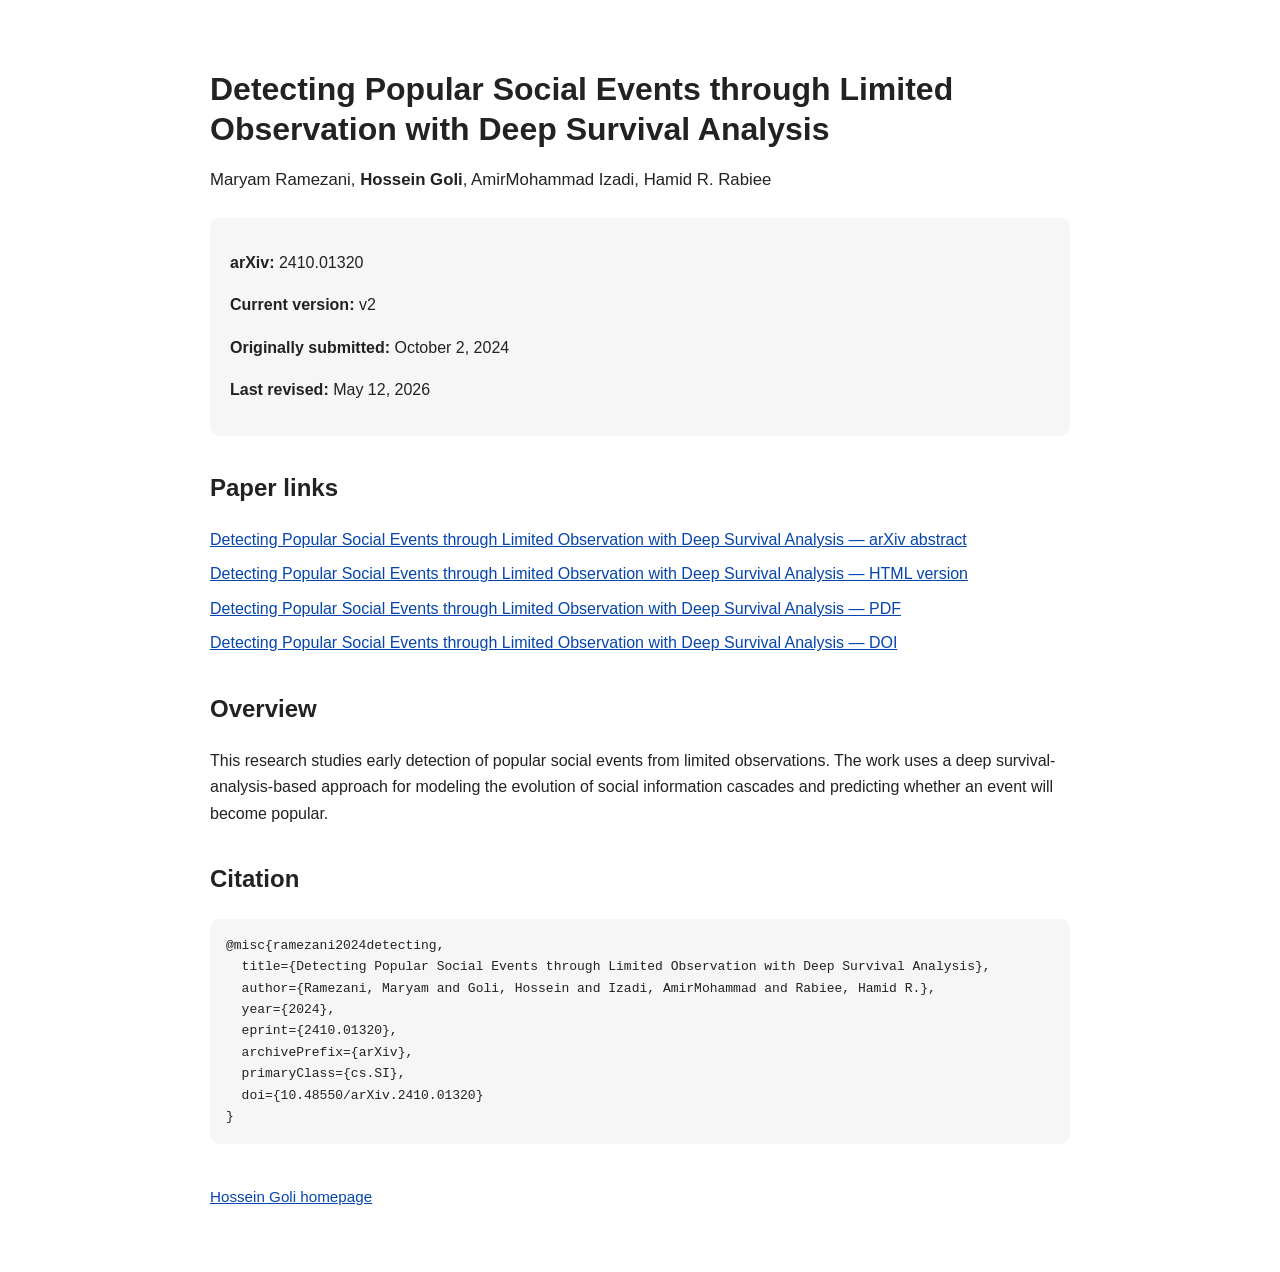
==== social-event-detection/index.html @ 39c12c67 "Add social event detection research page" ====
<!DOCTYPE html>
<html lang="en">
<head>
  <meta charset="utf-8">
  <meta name="viewport" content="width=device-width, initial-scale=1">

  <title>Detecting Popular Social Events through Limited Observation with Deep Survival Analysis</title>

  <meta name="description" content="Official research page for Detecting Popular Social Events through Limited Observation with Deep Survival Analysis by Maryam Ramezani, Hossein Goli, AmirMohammad Izadi, and Hamid R. Rabiee. arXiv:2410.01320.">

  <link rel="canonical" href="https://hgoli02.github.io/social-event-detection/">

  <meta property="og:title" content="Detecting Popular Social Events through Limited Observation with Deep Survival Analysis">
  <meta property="og:description" content="Official research page for the arXiv paper by Maryam Ramezani, Hossein Goli, AmirMohammad Izadi, and Hamid R. Rabiee.">
  <meta property="og:url" content="https://hgoli02.github.io/social-event-detection/">
  <meta property="og:type" content="article">

  <script type="application/ld+json">
  {
    "@context": "https://schema.org",
    "@type": "ScholarlyArticle",
    "headline": "Detecting Popular Social Events through Limited Observation with Deep Survival Analysis",
    "name": "Detecting Popular Social Events through Limited Observation with Deep Survival Analysis",
    "author": [
      {
        "@type": "Person",
        "name": "Maryam Ramezani"
      },
      {
        "@type": "Person",
        "name": "Hossein Goli",
        "url": "https://hgoli02.github.io/"
      },
      {
        "@type": "Person",
        "name": "AmirMohammad Izadi"
      },
      {
        "@type": "Person",
        "name": "Hamid R. Rabiee"
      }
    ],
    "identifier": "arXiv:2410.01320",
    "sameAs": [
      "https://arxiv.org/abs/2410.01320",
      "https://arxiv.org/html/2410.01320v2",
      "https://arxiv.org/pdf/2410.01320",
      "https://doi.org/10.48550/arXiv.2410.01320"
    ],
    "datePublished": "2024-10-02",
    "dateModified": "2026-05-12"
  }
  </script>

  <style>
    body {
      font-family: -apple-system, BlinkMacSystemFont, "Segoe UI", Roboto, Arial, sans-serif;
      line-height: 1.65;
      max-width: 860px;
      margin: 0 auto;
      padding: 48px 24px;
      color: #222;
      background: #fff;
    }

    h1 {
      font-size: 2rem;
      line-height: 1.25;
      margin-bottom: 0.75rem;
    }

    h2 {
      margin-top: 2rem;
    }

    .authors {
      font-size: 1.05rem;
      margin-bottom: 1.5rem;
    }

    .meta {
      background: #f6f6f6;
      padding: 16px 20px;
      border-radius: 10px;
      margin: 24px 0;
    }

    .links a {
      display: block;
      margin: 8px 0;
    }

    a {
      color: #0645ad;
    }

    pre {
      background: #f6f6f6;
      padding: 16px;
      overflow-x: auto;
      border-radius: 10px;
      white-space: pre-wrap;
    }

    .back {
      margin-top: 2.5rem;
      font-size: 0.95rem;
    }
  </style>
</head>

<body>
  <main>
    <h1>Detecting Popular Social Events through Limited Observation with Deep Survival Analysis</h1>

    <p class="authors">
      Maryam Ramezani,
      <strong>Hossein Goli</strong>,
      AmirMohammad Izadi,
      Hamid R. Rabiee
    </p>

    <div class="meta">
      <p><strong>arXiv:</strong> 2410.01320</p>
      <p><strong>Current version:</strong> v2</p>
      <p><strong>Originally submitted:</strong> October 2, 2024</p>
      <p><strong>Last revised:</strong> May 12, 2026</p>
    </div>

    <h2>Paper links</h2>

    <p class="links">
      <a href="https://arxiv.org/abs/2410.01320">
        Detecting Popular Social Events through Limited Observation with Deep Survival Analysis — arXiv abstract
      </a>

      <a href="https://arxiv.org/html/2410.01320v2">
        Detecting Popular Social Events through Limited Observation with Deep Survival Analysis — HTML version
      </a>

      <a href="https://arxiv.org/pdf/2410.01320">
        Detecting Popular Social Events through Limited Observation with Deep Survival Analysis — PDF
      </a>

      <a href="https://doi.org/10.48550/arXiv.2410.01320">
        Detecting Popular Social Events through Limited Observation with Deep Survival Analysis — DOI
      </a>
    </p>

    <h2>Overview</h2>

    <p>
      This research studies early detection of popular social events from limited observations.
      The work uses a deep survival-analysis-based approach for modeling the evolution of
      social information cascades and predicting whether an event will become popular.
    </p>

    <h2>Citation</h2>

    <pre>@misc{ramezani2024detecting,
  title={Detecting Popular Social Events through Limited Observation with Deep Survival Analysis},
  author={Ramezani, Maryam and Goli, Hossein and Izadi, AmirMohammad and Rabiee, Hamid R.},
  year={2024},
  eprint={2410.01320},
  archivePrefix={arXiv},
  primaryClass={cs.SI},
  doi={10.48550/arXiv.2410.01320}
}</pre>

    <p class="back">
      <a href="https://hgoli02.github.io/">Hossein Goli homepage</a>
    </p>
  </main>
</body>
</html>
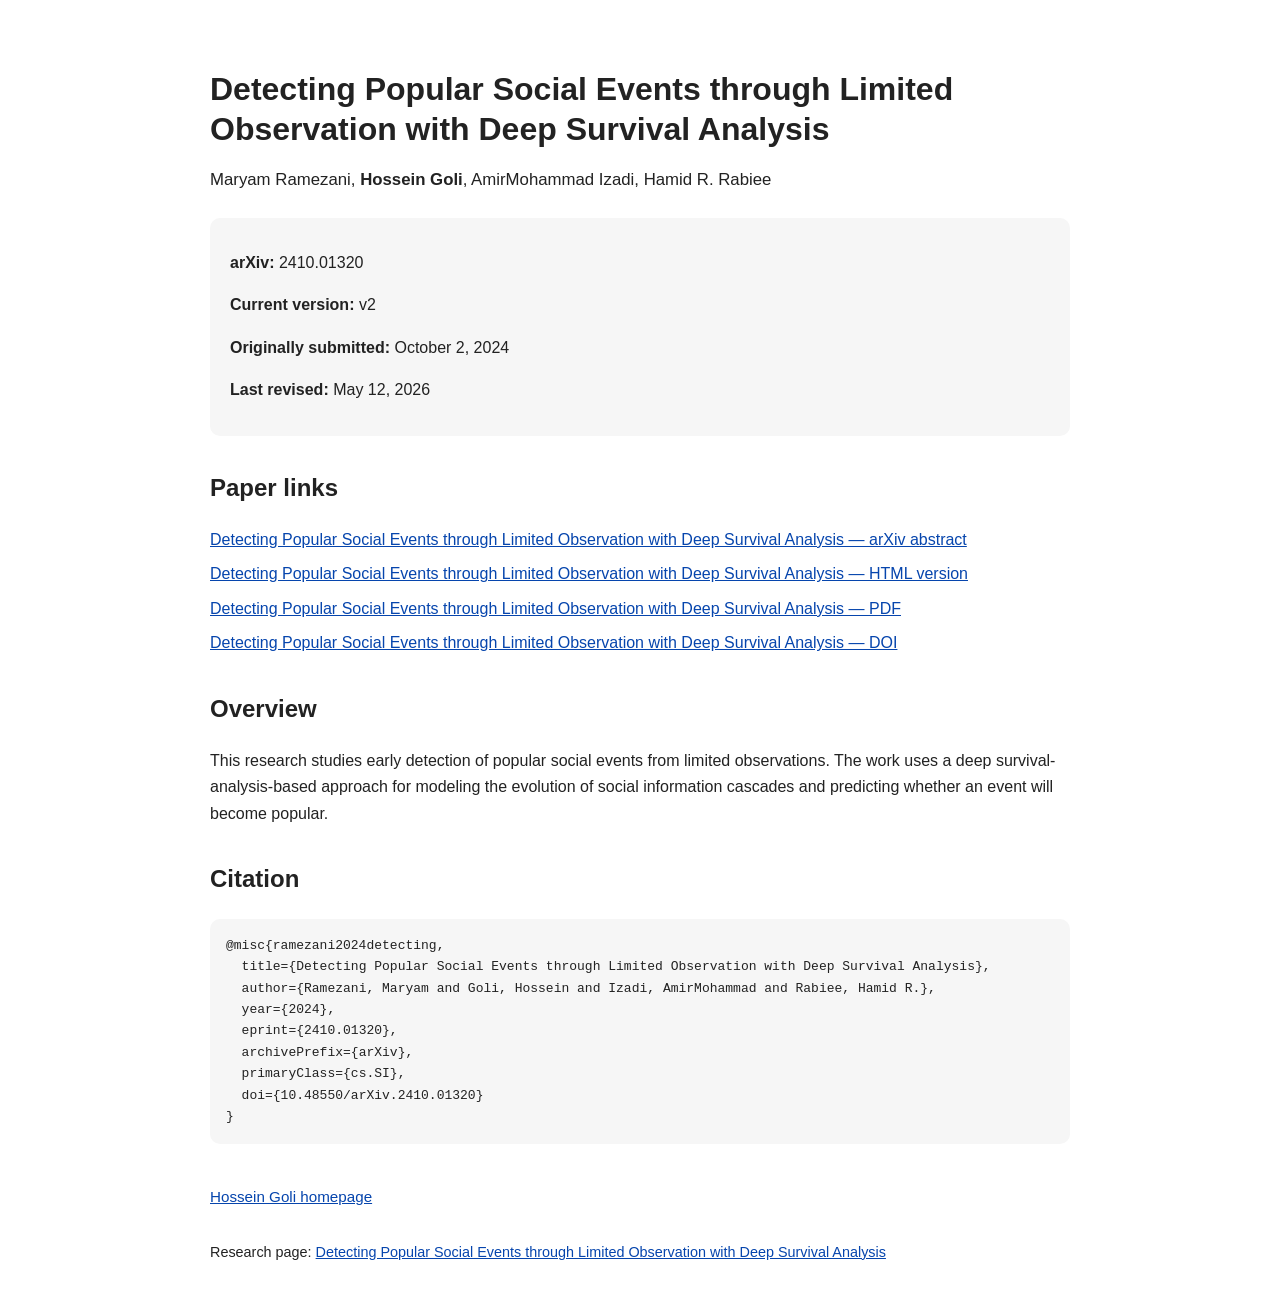
==== commit 7056163a: "Add link to research page for social event detection" ====
--- a/social-event-detection/index.html
+++ b/social-event-detection/index.html
@@ -171,5 +171,11 @@
       <a href="https://hgoli02.github.io/">Hossein Goli homepage</a>
     </p>
   </main>
+  <div style="font-size: 0.9rem; margin-top: 2rem;">
+  Research page:
+  <a href="/social-event-detection/">
+    Detecting Popular Social Events through Limited Observation with Deep Survival Analysis
+  </a>
+</div>
 </body>
 </html>
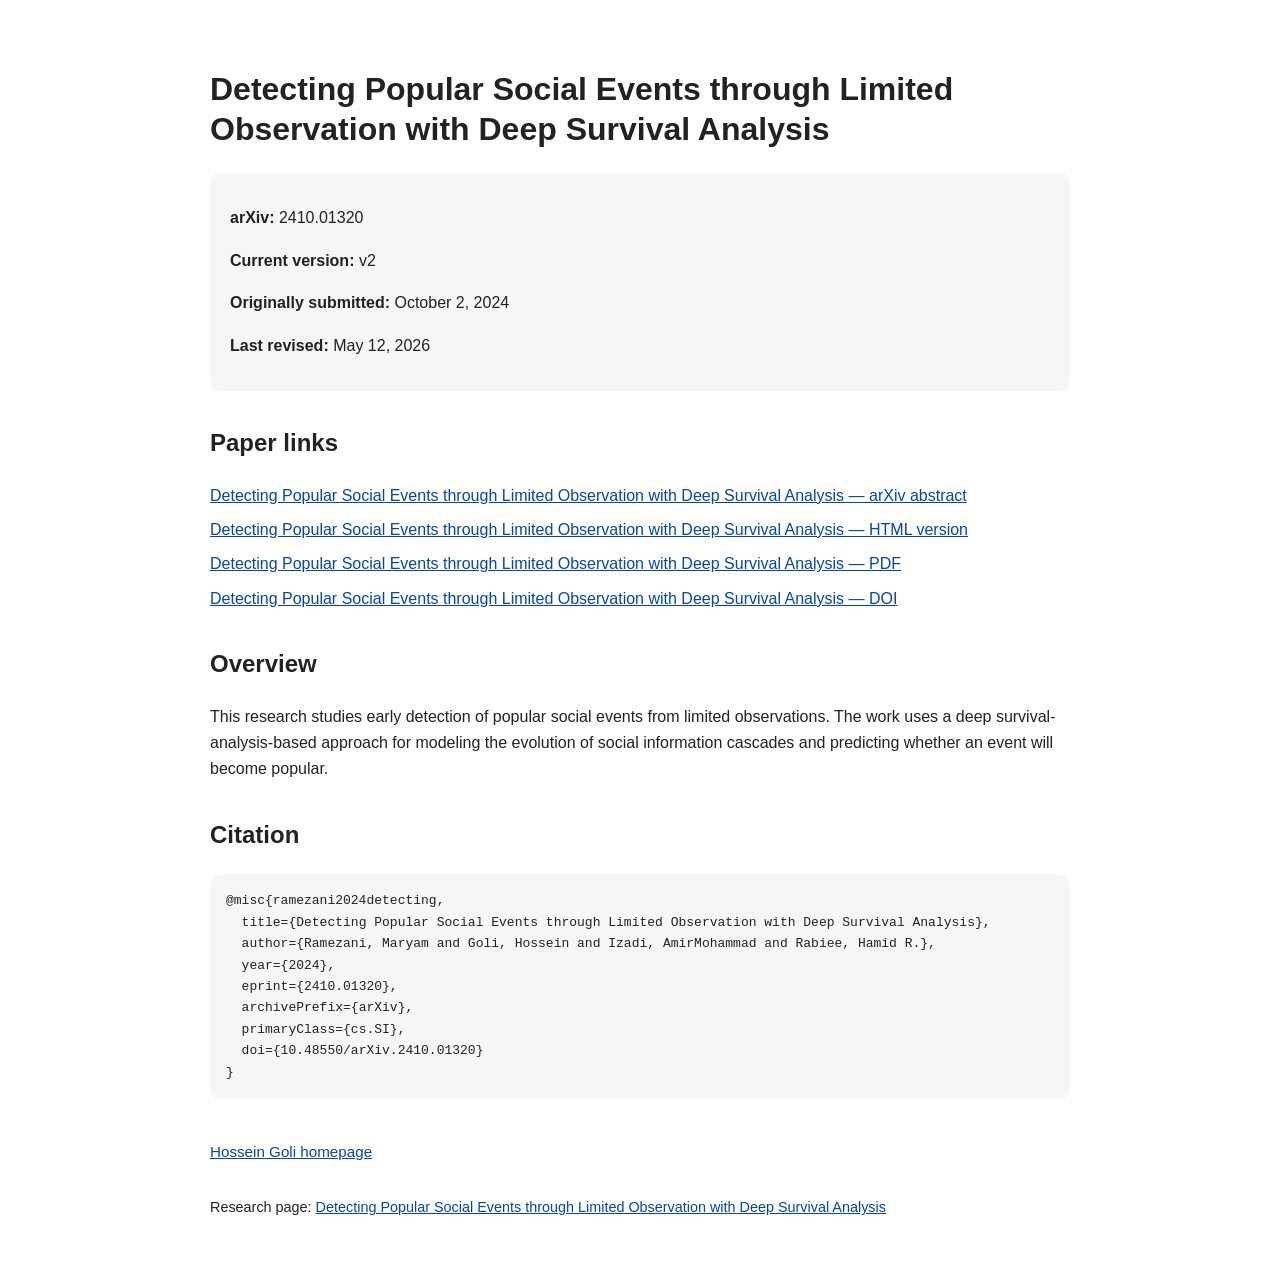
==== commit 8509904b: "Remove author metadata from the social event detection page" ====
--- a/social-event-detection/index.html
+++ b/social-event-detection/index.html
@@ -11,7 +11,6 @@
   <link rel="canonical" href="https://hgoli02.github.io/social-event-detection/">
 
   <meta property="og:title" content="Detecting Popular Social Events through Limited Observation with Deep Survival Analysis">
-  <meta property="og:description" content="Official research page for the arXiv paper by Maryam Ramezani, Hossein Goli, AmirMohammad Izadi, and Hamid R. Rabiee.">
   <meta property="og:url" content="https://hgoli02.github.io/social-event-detection/">
   <meta property="og:type" content="article">
 
@@ -21,24 +20,7 @@
     "@type": "ScholarlyArticle",
     "headline": "Detecting Popular Social Events through Limited Observation with Deep Survival Analysis",
     "name": "Detecting Popular Social Events through Limited Observation with Deep Survival Analysis",
-    "author": [
-      {
-        "@type": "Person",
-        "name": "Maryam Ramezani"
-      },
-      {
-        "@type": "Person",
-        "name": "Hossein Goli",
-        "url": "https://hgoli02.github.io/"
-      },
-      {
-        "@type": "Person",
-        "name": "AmirMohammad Izadi"
-      },
-      {
-        "@type": "Person",
-        "name": "Hamid R. Rabiee"
-      }
+
     ],
     "identifier": "arXiv:2410.01320",
     "sameAs": [
@@ -113,12 +95,6 @@
   <main>
     <h1>Detecting Popular Social Events through Limited Observation with Deep Survival Analysis</h1>
 
-    <p class="authors">
-      Maryam Ramezani,
-      <strong>Hossein Goli</strong>,
-      AmirMohammad Izadi,
-      Hamid R. Rabiee
-    </p>
 
     <div class="meta">
       <p><strong>arXiv:</strong> 2410.01320</p>
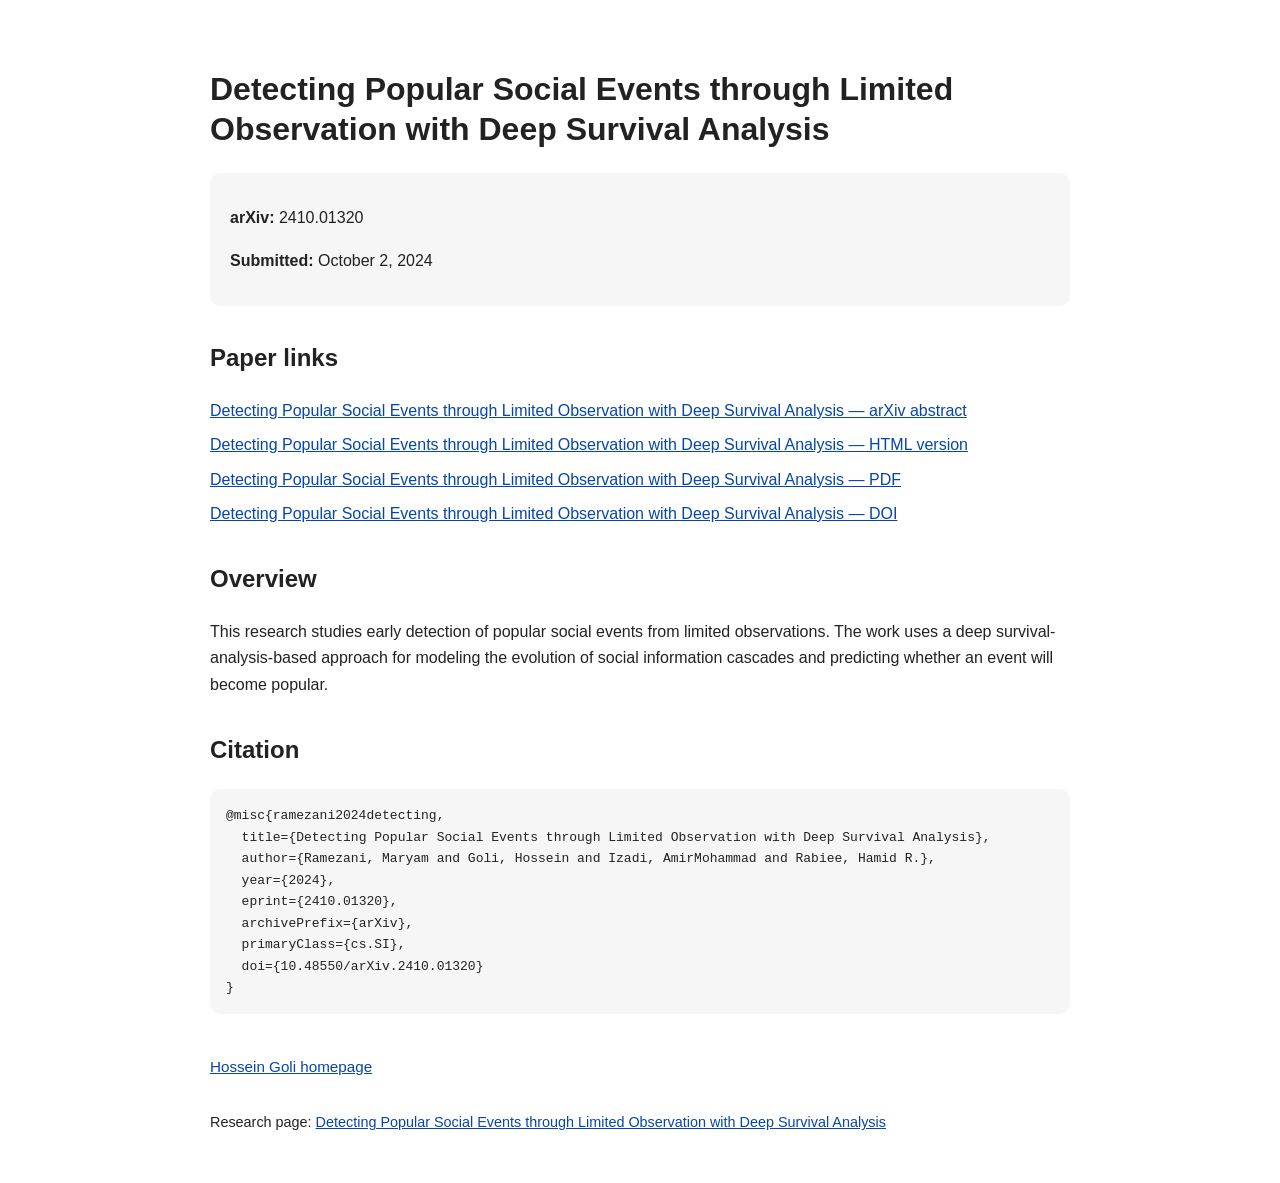
==== commit fc581949: "Update submission details on the social event detection page" ====
--- a/social-event-detection/index.html
+++ b/social-event-detection/index.html
@@ -98,9 +98,7 @@
 
     <div class="meta">
       <p><strong>arXiv:</strong> 2410.01320</p>
-      <p><strong>Current version:</strong> v2</p>
-      <p><strong>Originally submitted:</strong> October 2, 2024</p>
-      <p><strong>Last revised:</strong> May 12, 2026</p>
+      <p><strong>Submitted:</strong> October 2, 2024</p>
     </div>
 
     <h2>Paper links</h2>
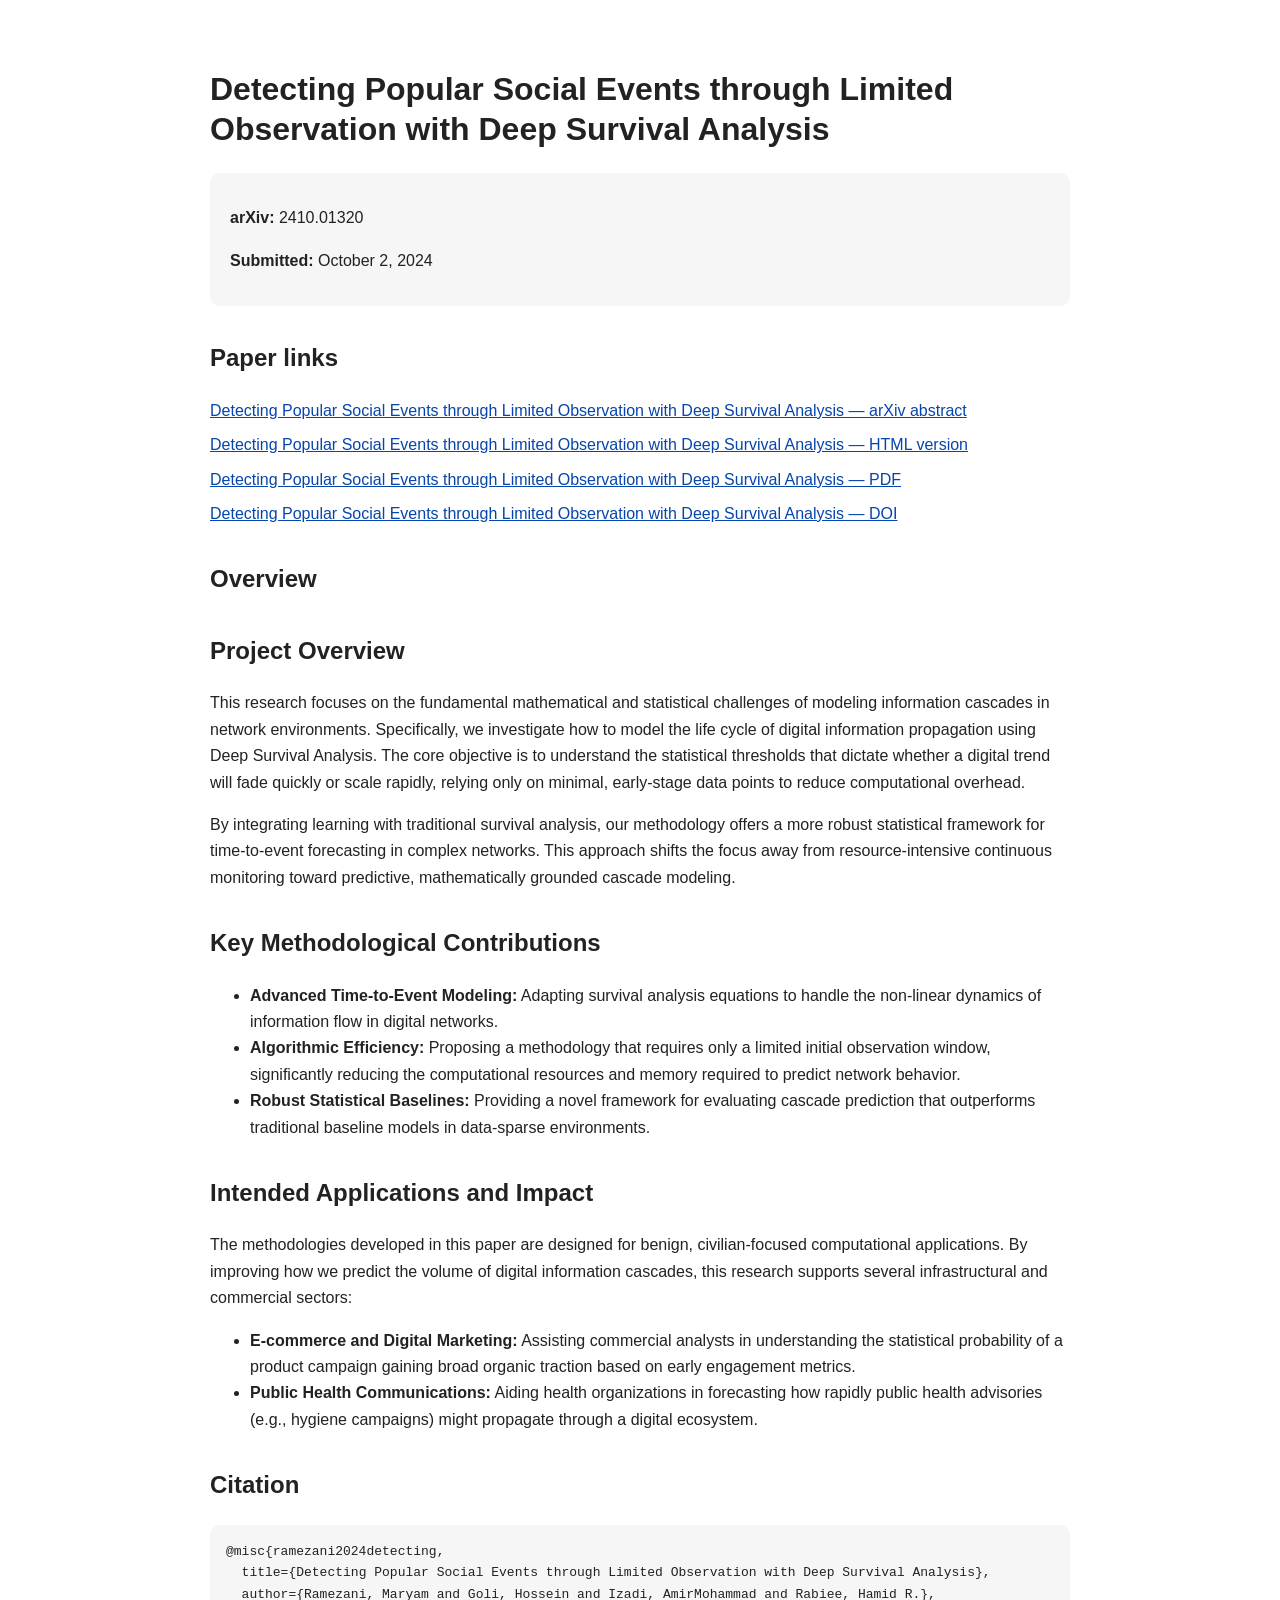
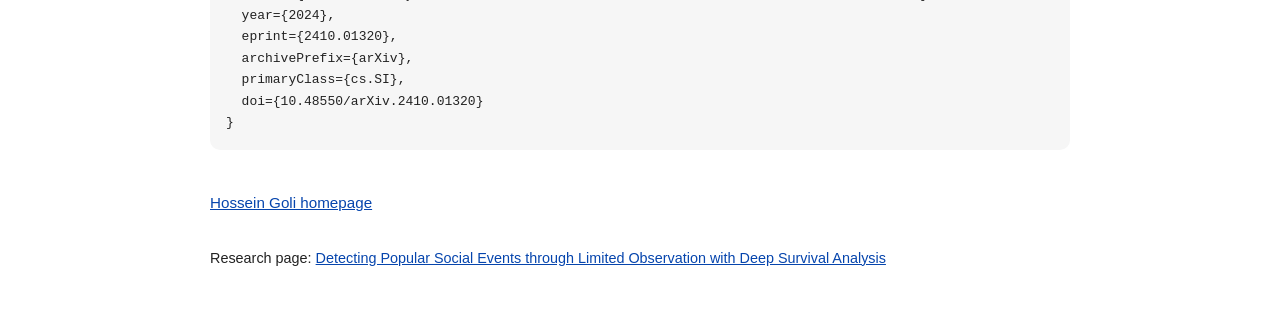
==== commit 6655a7f3: "quality" ====
--- a/social-event-detection/index.html
+++ b/social-event-detection/index.html
@@ -20,8 +20,6 @@
     "@type": "ScholarlyArticle",
     "headline": "Detecting Popular Social Events through Limited Observation with Deep Survival Analysis",
     "name": "Detecting Popular Social Events through Limited Observation with Deep Survival Analysis",
-
-    ],
     "identifier": "arXiv:2410.01320",
     "sameAs": [
       "https://arxiv.org/abs/2410.01320",
@@ -123,12 +121,30 @@
 
     <h2>Overview</h2>
 
+<h2>Project Overview</h2>
+
     <p>
-      This research studies early detection of popular social events from limited observations.
-      The work uses a deep survival-analysis-based approach for modeling the evolution of
-      social information cascades and predicting whether an event will become popular.
+      This research focuses on the fundamental mathematical and statistical challenges of modeling information cascades in network environments. Specifically, we investigate how to model the life cycle of digital information propagation using Deep Survival Analysis. The core objective is to understand the statistical thresholds that dictate whether a digital trend will fade quickly or scale rapidly, relying only on minimal, early-stage data points to reduce computational overhead.
+    </p>
+    <p>
+      By integrating learning with traditional survival analysis, our methodology offers a more robust statistical framework for time-to-event forecasting in complex networks. This approach shifts the focus away from resource-intensive continuous monitoring toward predictive, mathematically grounded cascade modeling.
     </p>
 
+    <h2>Key Methodological Contributions</h2>
+    <ul>
+      <li><strong>Advanced Time-to-Event Modeling:</strong> Adapting survival analysis equations to handle the non-linear dynamics of information flow in digital networks.</li>
+      <li><strong>Algorithmic Efficiency:</strong> Proposing a methodology that requires only a limited initial observation window, significantly reducing the computational resources and memory required to predict network behavior.</li>
+      <li><strong>Robust Statistical Baselines:</strong> Providing a novel framework for evaluating cascade prediction that outperforms traditional baseline models in data-sparse environments.</li>
+    </ul>
+
+    <h2>Intended Applications and Impact</h2>
+    <p>
+      The methodologies developed in this paper are designed for benign, civilian-focused computational applications. By improving how we predict the volume of digital information cascades, this research supports several infrastructural and commercial sectors:
+    </p>
+    <ul>
+      <li><strong>E-commerce and Digital Marketing:</strong> Assisting commercial analysts in understanding the statistical probability of a product campaign gaining broad organic traction based on early engagement metrics.</li>
+      <li><strong>Public Health Communications:</strong> Aiding health organizations in forecasting how rapidly public health advisories (e.g., hygiene campaigns) might propagate through a digital ecosystem.</li>
+    </ul>
     <h2>Citation</h2>
 
     <pre>@misc{ramezani2024detecting,
